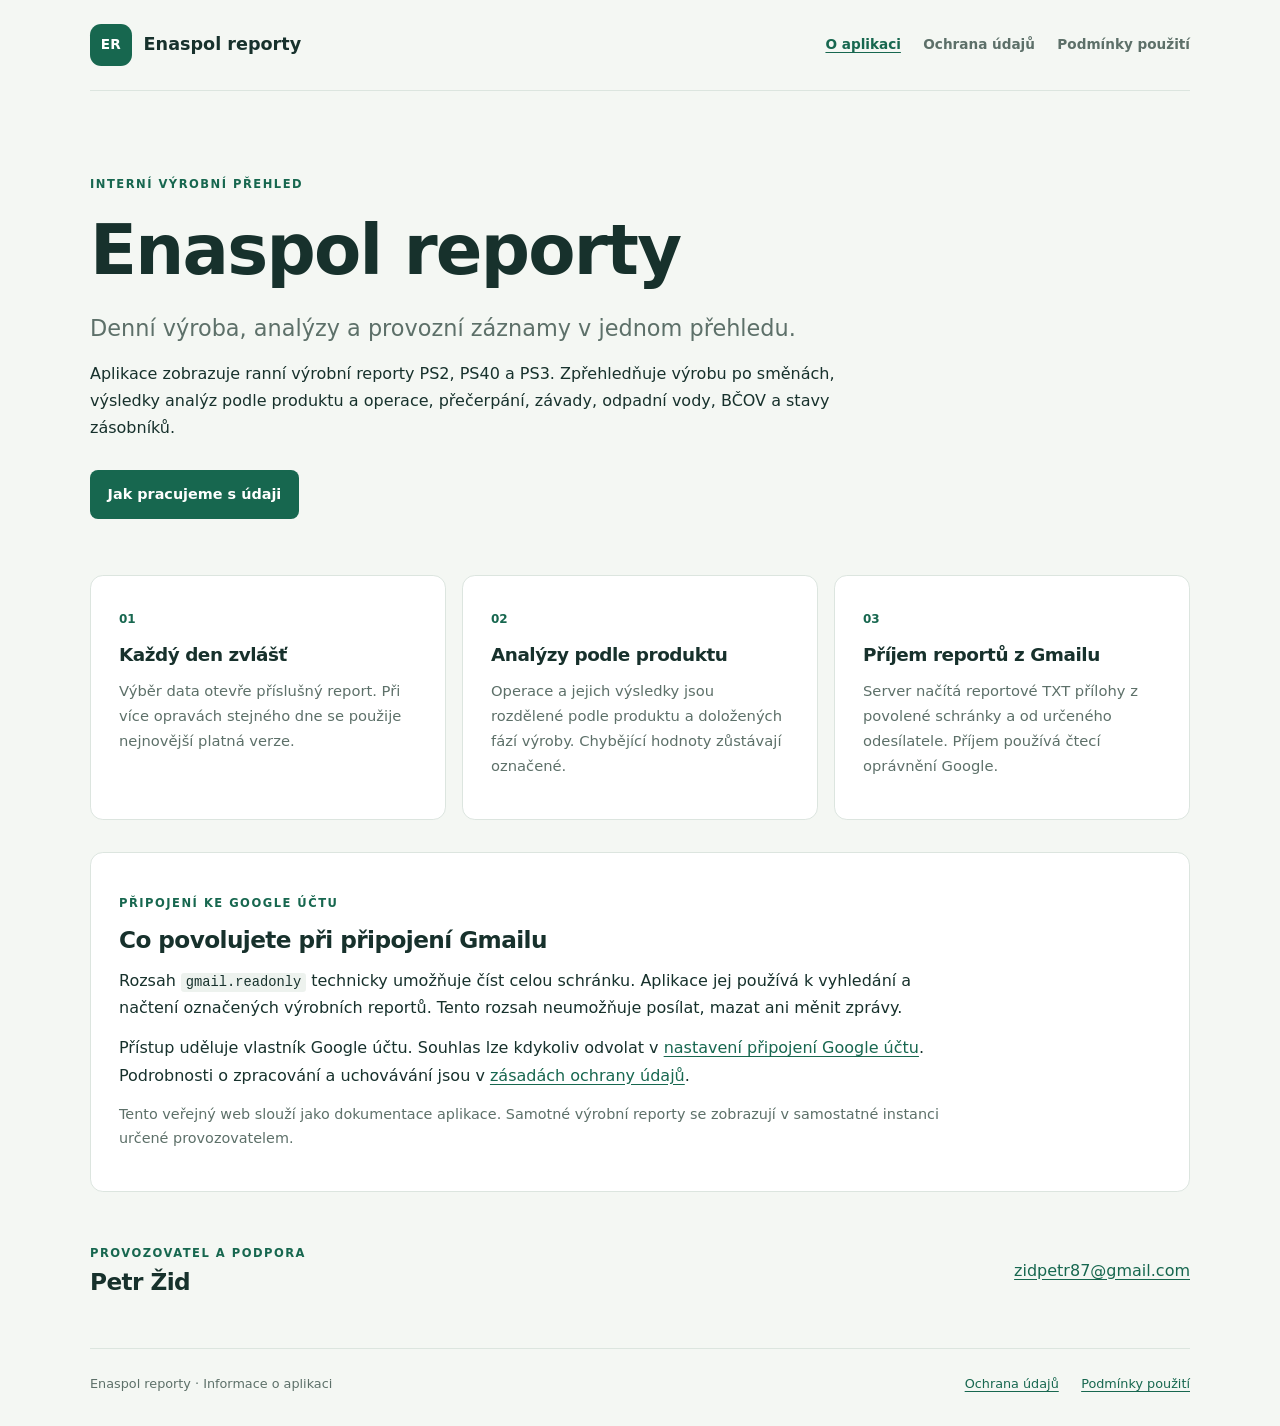
==== index.html @ 2ac8ffab "Publish Enaspol reporty information, privacy policy and terms" ====
<!doctype html>
<html lang="cs">
  <head>
    <meta charset="utf-8">
    <meta name="viewport" content="width=device-width, initial-scale=1">
    <meta name="description" content="Enaspol reporty: informace o interním výrobním přehledu, přístupu ke Gmailu a ochraně údajů.">
    <meta name="referrer" content="strict-origin-when-cross-origin">
    <meta http-equiv="Content-Security-Policy" content="default-src 'none'; style-src 'self'; img-src 'self'; base-uri 'none'; form-action 'none'">
    <title>Enaspol reporty | Informace o aplikaci</title>
    <link rel="stylesheet" href="styles.css">
  </head>
  <body>
    <a class="skip-link" href="#obsah">Přejít na obsah</a>
    <header class="site-header">
      <a class="brand" href="index.html"><span class="brand-mark" aria-hidden="true">ER</span>Enaspol reporty</a>
      <nav aria-label="Hlavní navigace">
        <a href="index.html" aria-current="page">O aplikaci</a>
        <a href="privacy.html">Ochrana údajů</a>
        <a href="terms.html">Podmínky použití</a>
      </nav>
    </header>
    <main id="obsah">
      <section class="hero">
        <p class="eyebrow">Interní výrobní přehled</p>
        <h1>Enaspol reporty</h1>
        <p class="lead">Denní výroba, analýzy a provozní záznamy v jednom přehledu.</p>
        <p>Aplikace zobrazuje ranní výrobní reporty PS2, PS40 a PS3. Zpřehledňuje výrobu po směnách, výsledky analýz podle produktu a operace, přečerpání, závady, odpadní vody, BČOV a stavy zásobníků.</p>
        <a class="button" href="privacy.html">Jak pracujeme s údaji</a>
      </section>
      <section class="feature-grid" aria-label="Funkce aplikace">
        <article class="card">
          <span class="card-number" aria-hidden="true">01</span>
          <h2>Každý den zvlášť</h2>
          <p>Výběr data otevře příslušný report. Při více opravách stejného dne se použije nejnovější platná verze.</p>
        </article>
        <article class="card">
          <span class="card-number" aria-hidden="true">02</span>
          <h2>Analýzy podle produktu</h2>
          <p>Operace a jejich výsledky jsou rozdělené podle produktu a doložených fází výroby. Chybějící hodnoty zůstávají označené.</p>
        </article>
        <article class="card">
          <span class="card-number" aria-hidden="true">03</span>
          <h2>Příjem reportů z Gmailu</h2>
          <p>Server načítá reportové TXT přílohy z povolené schránky a od určeného odesílatele. Příjem používá čtecí oprávnění Google.</p>
        </article>
      </section>
      <section class="panel">
        <p class="eyebrow">Připojení ke Google účtu</p>
        <h2>Co povolujete při připojení Gmailu</h2>
        <p>Rozsah <code>gmail.readonly</code> technicky umožňuje číst celou schránku. Aplikace jej používá k vyhledání a načtení označených výrobních reportů. Tento rozsah neumožňuje posílat, mazat ani měnit zprávy.</p>
        <p>Přístup uděluje vlastník Google účtu. Souhlas lze kdykoliv odvolat v <a href="https://myaccount.google.com/connections">nastavení připojení Google účtu</a>. Podrobnosti o zpracování a uchovávání jsou v <a href="privacy.html">zásadách ochrany údajů</a>.</p>
        <p class="muted">Tento veřejný web slouží jako dokumentace aplikace. Samotné výrobní reporty se zobrazují v samostatné instanci určené provozovatelem.</p>
      </section>
      <section class="contact">
        <div><p class="eyebrow">Provozovatel a podpora</p><h2>Petr Žid</h2></div>
        <a href="mailto:zidpetr87@gmail.com">zidpetr87@gmail.com</a>
      </section>
    </main>
    <footer class="site-footer">
      <span>Enaspol reporty · Informace o aplikaci</span>
      <div><a href="privacy.html">Ochrana údajů</a><a href="terms.html">Podmínky použití</a></div>
    </footer>
  </body>
</html>
---- styles.css ----
:root {
  color-scheme: light;
  --ink: #17312c;
  --muted: #5d7069;
  --accent: #17674f;
  --line: #dce5df;
  --paper: #fff;
  --wash: #f4f7f3;
}
* { box-sizing: border-box; }
html { scroll-behavior: smooth; }
body { margin: 0; background: var(--wash); color: var(--ink); font-family: system-ui, -apple-system, BlinkMacSystemFont, "Segoe UI", sans-serif; font-size: 16px; line-height: 1.7; }
a { color: var(--accent); text-underline-offset: .2em; overflow-wrap: anywhere; }
a:hover { text-decoration-thickness: 2px; }
a:focus-visible { outline: 3px solid #c88a24; outline-offset: 5px; border-radius: 2px; }
.skip-link { position: absolute; left: 1rem; top: -5rem; padding: .6rem 1rem; background: var(--paper); z-index: 1; }
.skip-link:focus { top: 1rem; }
.site-header, .site-footer, main { width: min(1100px, calc(100% - 3rem)); margin-inline: auto; }
.site-header { display: flex; align-items: center; justify-content: space-between; gap: 1.5rem; padding-block: 1.5rem; border-bottom: 1px solid var(--line); }
.brand { display: flex; align-items: center; gap: .75rem; color: var(--ink); font-size: 1.1rem; font-weight: 750; text-decoration: none; }
.brand-mark { display: grid; place-items: center; width: 2.6rem; height: 2.6rem; border-radius: .7rem; background: var(--accent); color: white; font-size: .85rem; letter-spacing: .02em; }
nav, .site-footer > div { display: flex; flex-wrap: wrap; gap: .5rem 1.4rem; }
nav a { font-size: .85rem; font-weight: 600; color: var(--muted); text-decoration: none; }
nav a[aria-current="page"] { color: var(--accent); text-decoration: underline; }
.hero { padding-block: 4.5rem 3.5rem; max-width: 780px; }
.eyebrow { color: var(--accent); font-size: .72rem; font-weight: 750; letter-spacing: .13em; text-transform: uppercase; }
h1, h2 { font-weight: 700; line-height: 1.2; letter-spacing: -.025em; }
h1 { font-size: clamp(2.4rem, 6vw, 4.3rem); margin: .9rem 0 1.2rem; }
h2 { font-size: 1.45rem; margin: .8rem 0; }
p { margin-block: .8rem; }
.lead { color: var(--muted); font-size: clamp(1.1rem, 2vw, 1.4rem); line-height: 1.6; }
.button { display: inline-block; margin-top: 1rem; padding: .75rem 1.1rem; background: var(--accent); color: white; border-radius: .5rem; font-size: .9rem; font-weight: 650; text-decoration: none; }
.feature-grid { display: grid; grid-template-columns: repeat(3, minmax(0, 1fr)); gap: 1rem; }
.card, .panel { padding: 1.75rem; border: 1px solid var(--line); border-radius: .8rem; background: var(--paper); }
.card h2 { font-size: 1.15rem; }
.card p { font-size: .92rem; color: var(--muted); }
.card-number { color: var(--accent); font-size: .75rem; font-weight: 750; }
.panel { margin-block: 2rem; }
.panel p { max-width: 850px; }
.muted { color: var(--muted); font-size: .9rem; }
code { font-size: .86em; background: #edf2ee; padding: .15em .35em; border-radius: .2rem; overflow-wrap: anywhere; }
.contact { display: flex; align-items: center; justify-content: space-between; gap: 1rem; margin-block: 3rem; }
.contact h2, .contact p { margin: .25rem 0; }
.site-footer { display: flex; justify-content: space-between; gap: 1rem; padding-block: 1.5rem 2rem; border-top: 1px solid var(--line); color: var(--muted); font-size: .8rem; }
.document { max-width: 800px; padding-block: 3rem; }
.document h1 { font-size: clamp(2.1rem, 6vw, 3.2rem); }
.document section { padding-block: 1.2rem; border-bottom: 1px solid var(--line); }
.document section h2 { font-size: 1.3rem; }
.document li { padding-block: .35rem; }
.back-link { display: inline-block; margin-top: 2rem; font-size: .9rem; font-weight: 650; }
@media (max-width: 680px) {
  .site-header, .site-footer, main { width: calc(100% - 2rem); }
  .site-header, .site-footer, .contact { flex-direction: column; align-items: flex-start; }
  .site-header { gap: 1rem; }
  nav { gap: .5rem 1rem; }
  .hero { padding-block: 2.5rem; }
  .feature-grid { grid-template-columns: 1fr; }
  .card, .panel { padding: 1.35rem; }
  .document { padding-block: 2rem; }
}
@media (prefers-reduced-motion: reduce) { html { scroll-behavior: auto; } }
@media print {
  body { background: white; color: black; }
  .site-header, .site-footer, .button, .back-link, .skip-link { display: none; }
  main { width: 100%; }
  .hero, .document { padding-block: 0; }
  .card, .panel { break-inside: avoid; }
}
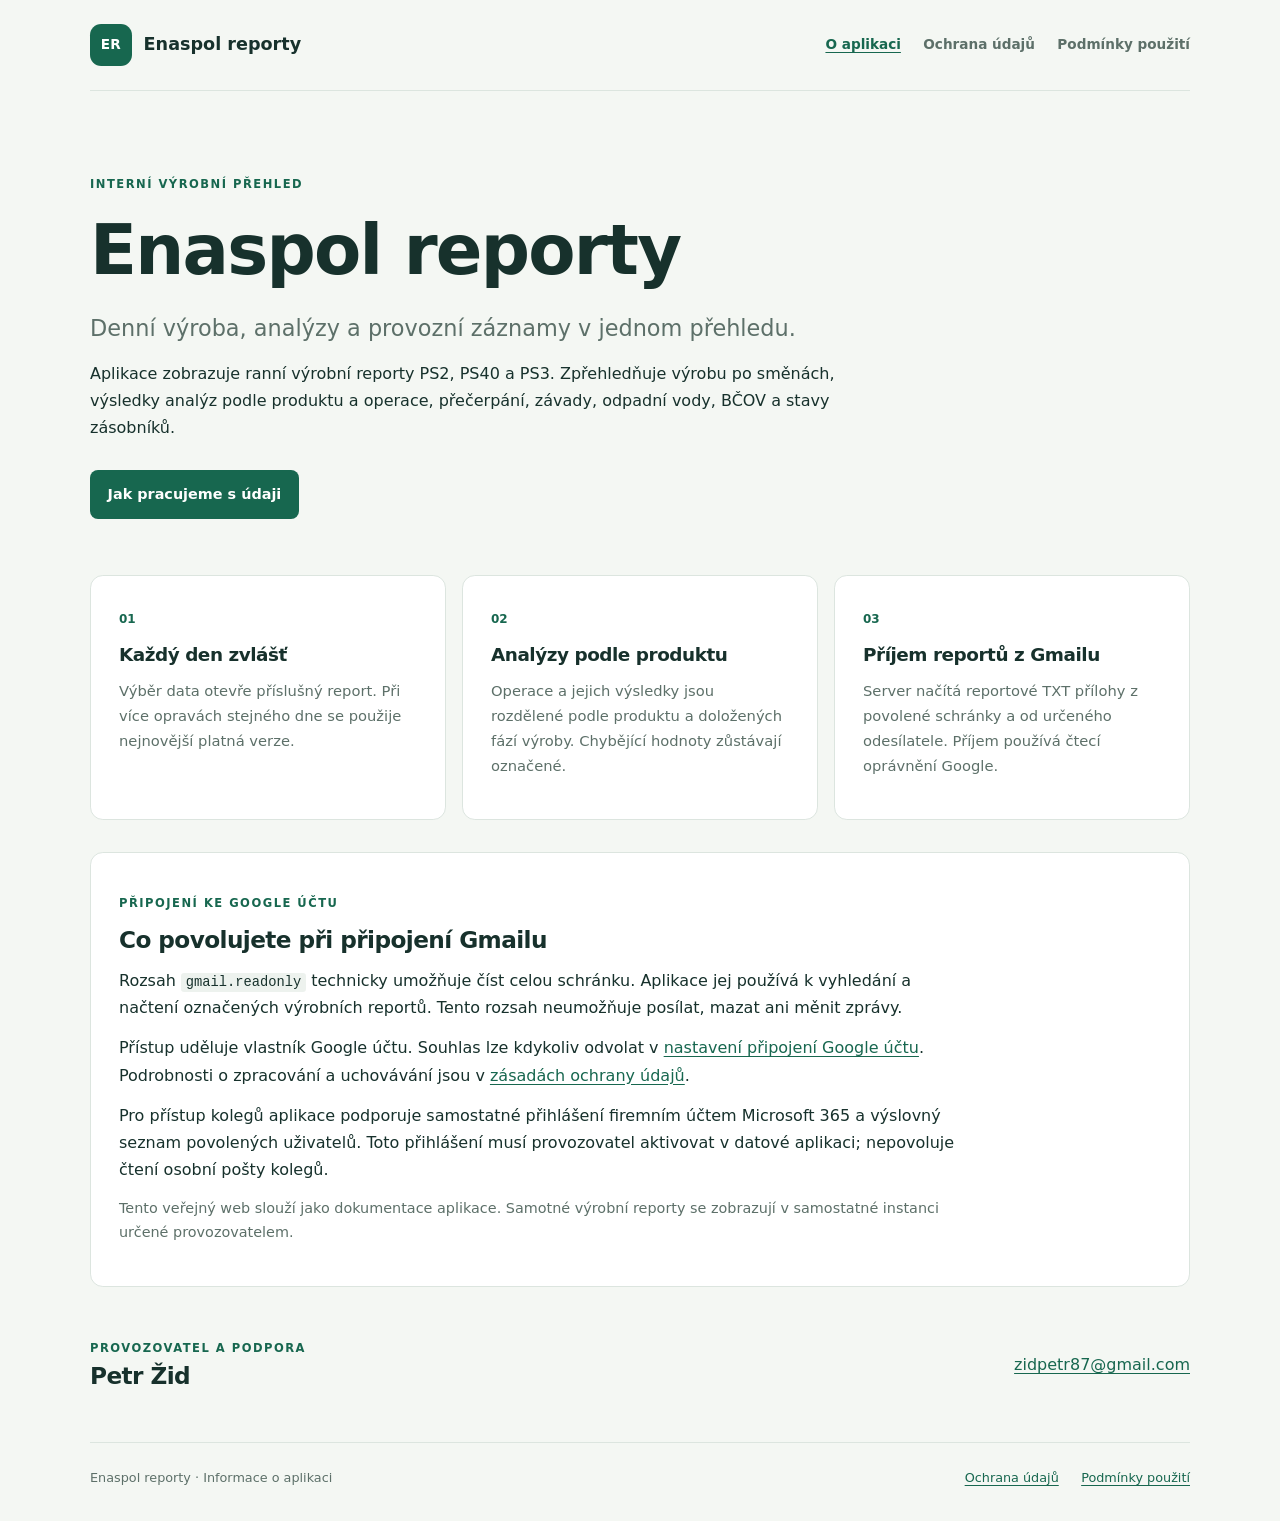
==== commit 2c11b6de: "Explain restricted colleague access through Microsoft 365" ====
--- a/index.html
+++ b/index.html
@@ -49,6 +49,7 @@
         <h2>Co povolujete při připojení Gmailu</h2>
         <p>Rozsah <code>gmail.readonly</code> technicky umožňuje číst celou schránku. Aplikace jej používá k vyhledání a načtení označených výrobních reportů. Tento rozsah neumožňuje posílat, mazat ani měnit zprávy.</p>
         <p>Přístup uděluje vlastník Google účtu. Souhlas lze kdykoliv odvolat v <a href="https://myaccount.google.com/connections">nastavení připojení Google účtu</a>. Podrobnosti o zpracování a uchovávání jsou v <a href="privacy.html">zásadách ochrany údajů</a>.</p>
+        <p>Pro přístup kolegů aplikace podporuje samostatné přihlášení firemním účtem Microsoft 365 a výslovný seznam povolených uživatelů. Toto přihlášení musí provozovatel aktivovat v datové aplikaci; nepovoluje čtení osobní pošty kolegů.</p>
         <p class="muted">Tento veřejný web slouží jako dokumentace aplikace. Samotné výrobní reporty se zobrazují v samostatné instanci určené provozovatelem.</p>
       </section>
       <section class="contact">
